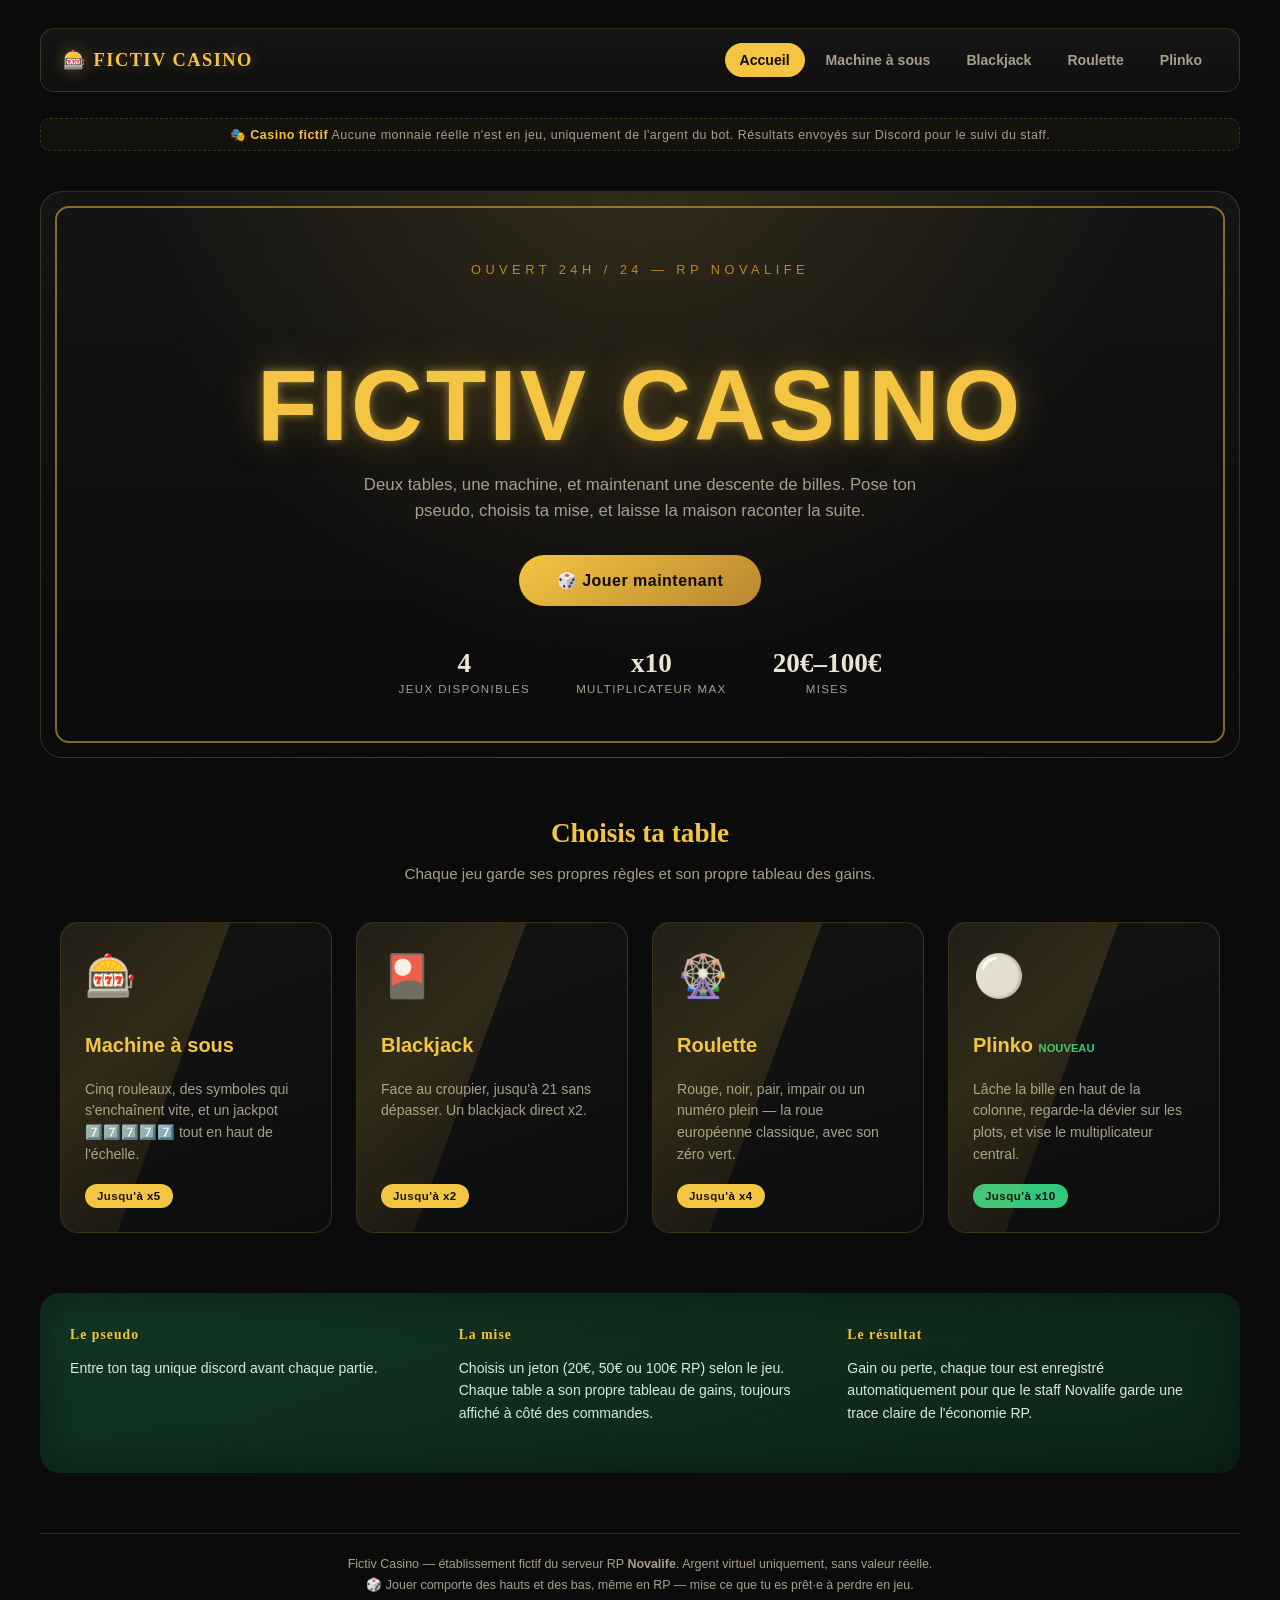
==== index.html @ 48b1c989 "Création du fichier initial, ajout de blackjack.html, index.html, plinko.html, roulette.html, slot-m" ====
<!DOCTYPE html>
<html lang="fr">
<head>
<meta charset="UTF-8">
<meta name="viewport" content="width=device-width, initial-scale=1.0">
<title>Fictiv Casino</title>
<link rel="stylesheet" href="style.css">
</head>
<body class="hub-body">

<div class="container" style="max-width:1200px; margin:0 auto; padding:20px;">

  <nav class="site-nav">
    <a href="index.html" class="site-nav-logo">🎰 FICTIV CASINO</a>
    <div class="site-nav-links">
      <a href="index.html" class="is-active">Accueil</a>
      <a href="slot-machine.html">Machine à sous</a>
      <a href="blackjack.html">Blackjack</a>
      <a href="roulette.html">Roulette</a>
      <a href="plinko.html">Plinko</a>
    </div>
  </nav>

  <div class="fake-money-banner">
    🎭 <strong>Casino fictif</strong> Aucune monnaie réelle n'est en jeu, uniquement de l'argent du bot. Résultats envoyés sur Discord pour le suivi du staff.
  </div>

  <!-- HERO -->
  <section class="hero">
    <div class="marquee-frame"></div>
    <div class="hero-eyebrow">Ouvert 24h / 24 — RP Novalife</div>
    <h1>FICTIV CASINO</h1>
    <p class="tagline">Deux tables, une machine, et maintenant une descente de billes. Pose ton pseudo, choisis ta mise, et laisse la maison raconter la suite.</p>
    <a href="slot-machine.html" class="hero-cta">🎲 Jouer maintenant</a>

    <div class="hero-stats">
      <div class="hero-stat">
        <span class="num">4</span>
        <span class="label">Jeux disponibles</span>
      </div>
      <div class="hero-stat">
        <span class="num">x10</span>
        <span class="label">Multiplicateur max</span>
      </div>
      <div class="hero-stat">
        <span class="num">20€–100€</span>
        <span class="label">Mises</span>
      </div>
    </div>
  </section>

  <!-- GRILLE DES JEUX -->
  <section class="games-section">
    <h2>Choisis ta table</h2>
    <p class="sub">Chaque jeu garde ses propres règles et son propre tableau des gains.</p>

    <div class="games-grid">

      <a href="slot-machine.html" class="game-card">
        <div class="icon">🎰</div>
        <h3>Machine à sous</h3>
        <p>Cinq rouleaux, des symboles qui s'enchaînent vite, et un jackpot 7️⃣7️⃣7️⃣7️⃣7️⃣ tout en haut de l'échelle.</p>
        <span class="payout-tag">Jusqu'à x5</span>
      </a>

      <a href="blackjack.html" class="game-card">
        <div class="icon">🎴</div>
        <h3>Blackjack</h3>
        <p>Face au croupier, jusqu'à 21 sans dépasser. Un blackjack direct x2.</p>
        <span class="payout-tag">Jusqu'à x2</span>
      </a>

      <a href="roulette.html" class="game-card">
        <div class="icon">🎡</div>
        <h3>Roulette</h3>
        <p>Rouge, noir, pair, impair ou un numéro plein — la roue européenne classique, avec son zéro vert.</p>
        <span class="payout-tag">Jusqu'à x4</span>
      </a>

      <a href="plinko.html" class="game-card new">
        <div class="icon">⚪</div>
        <h3>Plinko <span style="font-size:0.7rem; color:var(--green); font-weight:700;">NOUVEAU</span></h3>
        <p>Lâche la bille en haut de la colonne, regarde-la dévier sur les plots, et vise le multiplicateur central.</p>
        <span class="payout-tag">Jusqu'à x10</span>
      </a>

    </div>
  </section>

  <!-- COMMENT ÇA MARCHE -->
  <section class="how-it-works">
    <div class="how-step">
      <span class="tag">Le pseudo</span>
      <p>Entre ton tag unique discord avant chaque partie.</p>
    </div>
    <div class="how-step">
      <span class="tag">La mise</span>
      <p>Choisis un jeton (20€, 50€ ou 100€ RP) selon le jeu. Chaque table a son propre tableau de gains, toujours affiché à côté des commandes.</p>
    </div>
    <div class="how-step">
      <span class="tag">Le résultat</span>
      <p>Gain ou perte, chaque tour est enregistré automatiquement pour que le staff Novalife garde une trace claire de l'économie RP.</p>
    </div>
  </section>

  <footer class="site-footer">
    Fictiv Casino — établissement fictif du serveur RP <strong>Novalife</strong>. Argent virtuel uniquement, sans valeur réelle.<br>
    🎲 Jouer comporte des hauts et des bas, même en RP — mise ce que tu es prêt·e à perdre en jeu.
  </footer>

</div>

</body>
</html>
---- style.css ----
/* ==========================================================================
   NOV'ASINO — feuille de style partagée (nav / footer / page d'accueil)
   Palette : noir carbone, or, rouge tapis, vert croupier
   ========================================================================== */

:root {
  --bg: #0b0b0b;
  --bg-soft: #141414;
  --felt: #123524;
  --gold: #f4c542;
  --gold-deep: #b8862f;
  --red: #d9453d;
  --green: #34c77b;
  --ink: #eae4d3;
  --ink-dim: #a89f8a;
  --line: rgba(244, 197, 66, 0.18);
}

@import url('https://fonts.googleapis.com/css2?family=Bebas+Neue&family=Cinzel:wght@600;800&display=swap');

/* ---------------------------------------------------------------------- */
/* Barre de navigation                                                     */
/* ---------------------------------------------------------------------- */

.site-nav {
  max-width: 1200px;
  margin: 0 auto 26px;
  display: flex;
  align-items: center;
  justify-content: space-between;
  flex-wrap: wrap;
  gap: 14px;
  padding: 14px 22px;
  background: linear-gradient(180deg, #161616, #0f0f0f);
  border: 1px solid var(--line);
  border-radius: 14px;
}

.site-nav-logo {
  font-family: 'Cinzel', serif;
  font-weight: 800;
  letter-spacing: 0.08em;
  color: var(--gold);
  text-decoration: none;
  font-size: 1.15rem;
  text-shadow: 0 0 16px rgba(244, 197, 66, 0.35);
}

.site-nav-links {
  display: flex;
  gap: 6px;
  flex-wrap: wrap;
}

.site-nav-links a {
  color: var(--ink-dim);
  text-decoration: none;
  font-size: 0.88rem;
  font-weight: 600;
  padding: 8px 14px;
  border-radius: 999px;
  border: 1px solid transparent;
  transition: all 0.25s ease;
}

.site-nav-links a:hover,
.site-nav-links a.is-active {
  color: #0b0b0b;
  background: var(--gold);
  border-color: var(--gold);
}

/* ---------------------------------------------------------------------- */
/* Bandeau "argent fictif"                                                 */
/* ---------------------------------------------------------------------- */

.fake-money-banner {
  max-width: 1200px;
  margin: 0 auto 22px;
  text-align: center;
  font-size: 0.78rem;
  letter-spacing: 0.04em;
  color: var(--ink-dim);
  padding: 8px 14px;
  border: 1px dashed var(--line);
  border-radius: 10px;
  background: rgba(244, 197, 66, 0.04);
}

.fake-money-banner strong {
  color: var(--gold);
}

/* ---------------------------------------------------------------------- */
/* Pied de page                                                             */
/* ---------------------------------------------------------------------- */

.site-footer {
  max-width: 1200px;
  margin: 50px auto 20px;
  text-align: center;
  color: var(--ink-dim);
  font-size: 0.78rem;
  padding-top: 20px;
  border-top: 1px solid var(--line);
  line-height: 1.7;
}

.site-footer a {
  color: var(--gold);
}

/* ==========================================================================
   PAGE D'ACCUEIL
   ========================================================================== */

.hub-body {
  background: var(--bg);
  color: var(--ink);
  font-family: 'Segoe UI', sans-serif;
  overflow-x: hidden;
}

/* --- Hero / enseigne néon ------------------------------------------------ */

.hero {
  position: relative;
  max-width: 1200px;
  margin: 40px auto 10px;
  padding: 70px 20px 60px;
  text-align: center;
  border-radius: 22px;
  background:
    radial-gradient(ellipse at 50% -10%, rgba(244,197,66,0.14), transparent 60%),
    linear-gradient(180deg, #141414, #0b0b0b);
  border: 1px solid var(--line);
  overflow: hidden;
}

.marquee-frame {
  position: absolute;
  inset: 14px;
  border-radius: 14px;
  border: 2px solid rgba(244, 197, 66, 0.5);
  pointer-events: none;
}

.marquee-frame::before,
.marquee-frame::after {
  content: "";
  position: absolute;
  inset: -3px;
  border-radius: 16px;
  background-image: radial-gradient(circle, var(--gold) 40%, transparent 42%);
  background-size: 22px 22px;
  background-repeat: round;
  background-position: 0 0;
  opacity: 0.55;
  -webkit-mask:
    linear-gradient(#000 0 0) top / 100% 4px no-repeat,
    linear-gradient(#000 0 0) bottom / 100% 4px no-repeat,
    linear-gradient(#000 0 0) left / 4px 100% no-repeat,
    linear-gradient(#000 0 0) right / 4px 100% no-repeat;
  mask:
    linear-gradient(#000 0 0) top / 100% 4px no-repeat,
    linear-gradient(#000 0 0) bottom / 100% 4px no-repeat,
    linear-gradient(#000 0 0) left / 4px 100% no-repeat,
    linear-gradient(#000 0 0) right / 4px 100% no-repeat;
  animation: bulbs 1.1s steps(2) infinite;
}

.marquee-frame::after {
  animation-delay: 0.55s;
  opacity: 0.3;
}

@keyframes bulbs {
  0%   { filter: brightness(1); }
  50%  { filter: brightness(0.35); }
  100% { filter: brightness(1); }
}

.hero-eyebrow {
  font-size: 0.8rem;
  letter-spacing: 0.35em;
  color: var(--gold-deep);
  text-transform: uppercase;
  margin-bottom: 14px;
}

.hero h1 {
  font-family: 'Bebas Neue', 'Cinzel', sans-serif;
  font-size: clamp(3.2rem, 9vw, 6.2rem);
  line-height: 0.95;
  letter-spacing: 0.03em;
  color: var(--gold);
  text-shadow:
    0 0 10px rgba(244,197,66,0.55),
    0 0 40px rgba(244,197,66,0.25);
  margin-bottom: 18px;
}

.hero p.tagline {
  max-width: 560px;
  margin: 0 auto 30px;
  color: var(--ink-dim);
  font-size: 1.05rem;
  line-height: 1.6;
}

.hero-cta {
  display: inline-block;
  background: linear-gradient(145deg, var(--gold), var(--gold-deep));
  color: #0b0b0b;
  font-weight: 800;
  letter-spacing: 0.03em;
  padding: 16px 38px;
  border-radius: 999px;
  text-decoration: none;
  font-size: 1rem;
  box-shadow: 0 0 0 rgba(244,197,66,0);
  transition: box-shadow 0.3s ease, transform 0.3s ease;
}

.hero-cta:hover {
  box-shadow: 0 0 30px rgba(244,197,66,0.55);
  transform: translateY(-2px);
}

/* --- Bandeau de stats fictives ------------------------------------------ */

.hero-stats {
  display: flex;
  justify-content: center;
  gap: 46px;
  margin-top: 42px;
  flex-wrap: wrap;
}

.hero-stat {
  text-align: center;
}

.hero-stat .num {
  display: block;
  font-family: 'Cinzel', serif;
  font-size: 1.7rem;
  font-weight: 800;
  color: var(--ink);
}

.hero-stat .label {
  font-size: 0.72rem;
  letter-spacing: 0.12em;
  text-transform: uppercase;
  color: var(--ink-dim);
}

/* --- Grille des jeux ------------------------------------------------------ */

.games-section {
  max-width: 1200px;
  margin: 60px auto;
  padding: 0 20px;
}

.games-section h2 {
  font-family: 'Cinzel', serif;
  font-size: 1.7rem;
  color: var(--gold);
  text-align: center;
  margin-bottom: 8px;
}

.games-section .sub {
  text-align: center;
  color: var(--ink-dim);
  margin-bottom: 40px;
  font-size: 0.95rem;
}

.games-grid {
  display: grid;
  grid-template-columns: repeat(auto-fit, minmax(250px, 1fr));
  gap: 24px;
}

.game-card {
  position: relative;
  display: flex;
  flex-direction: column;
  padding: 28px 24px 24px;
  border-radius: 18px;
  background: linear-gradient(160deg, var(--bg-soft), #0d0d0d);
  border: 1px solid var(--line);
  text-decoration: none;
  color: var(--ink);
  overflow: hidden;
  transition: transform 0.3s ease, border-color 0.3s ease, box-shadow 0.3s ease;
}

.game-card::before {
  content: "";
  position: absolute;
  top: -60%;
  left: -20%;
  width: 60%;
  height: 220%;
  background: linear-gradient(120deg, transparent, rgba(244,197,66,0.14), transparent);
  transform: rotate(20deg);
  transition: left 0.7s ease;
}

.game-card:hover::before {
  left: 120%;
}

.game-card:hover {
  transform: translateY(-6px);
  border-color: rgba(244,197,66,0.55);
  box-shadow: 0 16px 40px rgba(0,0,0,0.5), 0 0 24px rgba(244,197,66,0.12);
}

.game-card .icon {
  font-size: 2.6rem;
  margin-bottom: 14px;
}

.game-card h3 {
  font-size: 1.25rem;
  margin-bottom: 8px;
  color: var(--gold);
}

.game-card p {
  font-size: 0.88rem;
  color: var(--ink-dim);
  line-height: 1.55;
  margin-bottom: 18px;
  flex-grow: 1;
}

.game-card .payout-tag {
  display: inline-block;
  align-self: flex-start;
  font-size: 0.72rem;
  font-weight: 700;
  letter-spacing: 0.04em;
  color: #0b0b0b;
  background: var(--gold);
  padding: 6px 12px;
  border-radius: 999px;
}

.game-card.new .payout-tag {
  background: var(--green);
}

/* --- Bloc "comment ça marche" -------------------------------------------- */

.how-it-works {
  max-width: 1200px;
  margin: 60px auto;
  padding: 34px 30px;
  background: linear-gradient(160deg, var(--felt), #0c2417);
  border-radius: 20px;
  display: grid;
  grid-template-columns: repeat(auto-fit, minmax(220px, 1fr));
  gap: 26px;
  box-shadow: inset 0 0 40px rgba(0,0,0,0.35);
}

.how-step .tag {
  font-family: 'Cinzel', serif;
  color: var(--gold);
  font-weight: 800;
  font-size: 0.85rem;
  letter-spacing: 0.08em;
  margin-bottom: 8px;
  display: block;
}

.how-step p {
  color: #d9ead9;
  font-size: 0.88rem;
  line-height: 1.6;
}

@media (max-width: 640px) {
  .hero { padding: 50px 16px 40px; }
  .hero-stats { gap: 26px; }
}
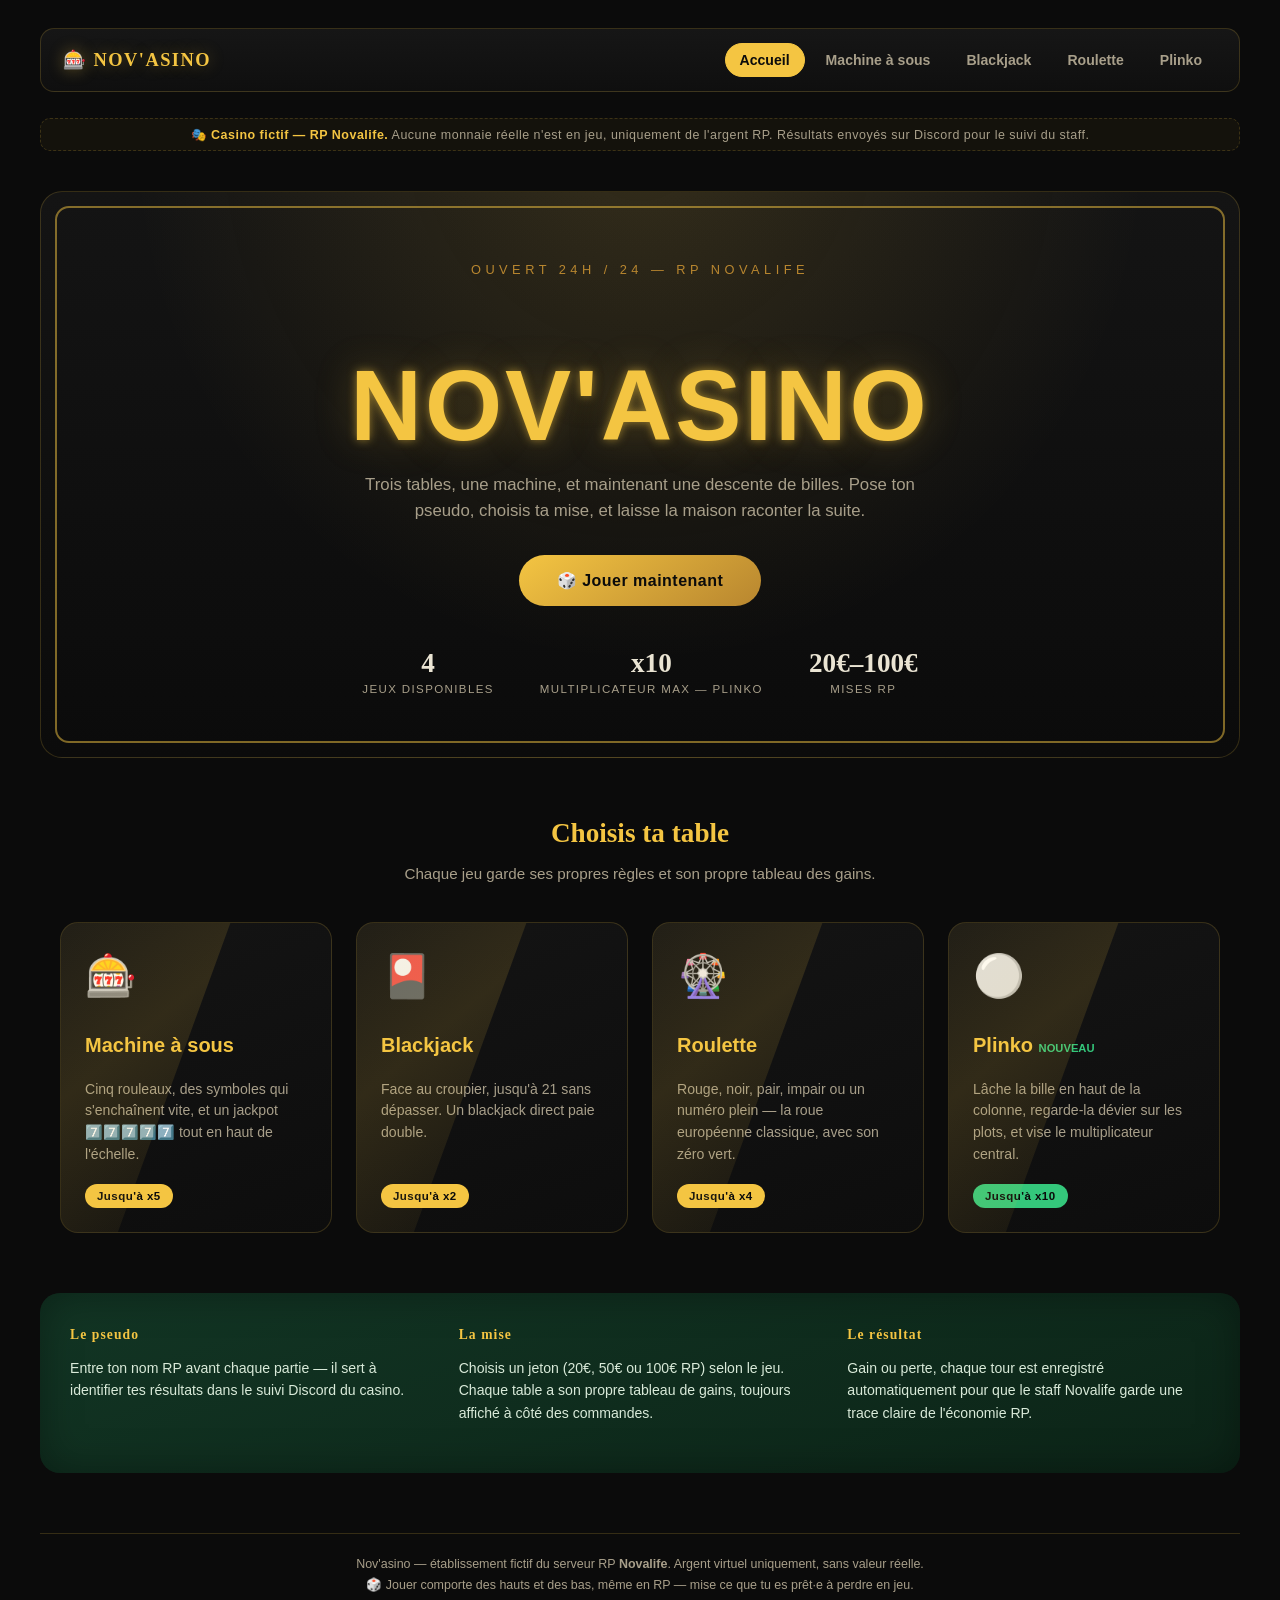
==== commit 4e42c489: "Ajout de la fonctionnalité d'authentification Discord pour les utilisateurs. et de l'integration pou" ====
--- a/index.html
+++ b/index.html
@@ -3,15 +3,16 @@
 <head>
 <meta charset="UTF-8">
 <meta name="viewport" content="width=device-width, initial-scale=1.0">
-<title>Fictiv Casino</title>
+<title>🎰 Nov'asino</title>
 <link rel="stylesheet" href="style.css">
+<script src="discord-auth.js" defer></script>
 </head>
 <body class="hub-body">
 
 <div class="container" style="max-width:1200px; margin:0 auto; padding:20px;">
 
   <nav class="site-nav">
-    <a href="index.html" class="site-nav-logo">🎰 FICTIV CASINO</a>
+    <a href="index.html" class="site-nav-logo">🎰 NOV'ASINO</a>
     <div class="site-nav-links">
       <a href="index.html" class="is-active">Accueil</a>
       <a href="slot-machine.html">Machine à sous</a>
@@ -22,15 +23,15 @@
   </nav>
 
   <div class="fake-money-banner">
-    🎭 <strong>Casino fictif</strong> Aucune monnaie réelle n'est en jeu, uniquement de l'argent du bot. Résultats envoyés sur Discord pour le suivi du staff.
+    🎭 <strong>Casino fictif — RP Novalife.</strong> Aucune monnaie réelle n'est en jeu, uniquement de l'argent RP. Résultats envoyés sur Discord pour le suivi du staff.
   </div>
 
   <!-- HERO -->
   <section class="hero">
     <div class="marquee-frame"></div>
     <div class="hero-eyebrow">Ouvert 24h / 24 — RP Novalife</div>
-    <h1>FICTIV CASINO</h1>
-    <p class="tagline">Deux tables, une machine, et maintenant une descente de billes. Pose ton pseudo, choisis ta mise, et laisse la maison raconter la suite.</p>
+    <h1>NOV'ASINO</h1>
+    <p class="tagline">Trois tables, une machine, et maintenant une descente de billes. Pose ton pseudo, choisis ta mise, et laisse la maison raconter la suite.</p>
     <a href="slot-machine.html" class="hero-cta">🎲 Jouer maintenant</a>
 
     <div class="hero-stats">
@@ -40,11 +41,11 @@
       </div>
       <div class="hero-stat">
         <span class="num">x10</span>
-        <span class="label">Multiplicateur max</span>
+        <span class="label">Multiplicateur max — Plinko</span>
       </div>
       <div class="hero-stat">
         <span class="num">20€–100€</span>
-        <span class="label">Mises</span>
+        <span class="label">Mises RP</span>
       </div>
     </div>
   </section>
@@ -66,7 +67,7 @@
       <a href="blackjack.html" class="game-card">
         <div class="icon">🎴</div>
         <h3>Blackjack</h3>
-        <p>Face au croupier, jusqu'à 21 sans dépasser. Un blackjack direct x2.</p>
+        <p>Face au croupier, jusqu'à 21 sans dépasser. Un blackjack direct paie double.</p>
         <span class="payout-tag">Jusqu'à x2</span>
       </a>
 
@@ -91,7 +92,7 @@
   <section class="how-it-works">
     <div class="how-step">
       <span class="tag">Le pseudo</span>
-      <p>Entre ton tag unique discord avant chaque partie.</p>
+      <p>Entre ton nom RP avant chaque partie — il sert à identifier tes résultats dans le suivi Discord du casino.</p>
     </div>
     <div class="how-step">
       <span class="tag">La mise</span>
@@ -104,7 +105,7 @@
   </section>
 
   <footer class="site-footer">
-    Fictiv Casino — établissement fictif du serveur RP <strong>Novalife</strong>. Argent virtuel uniquement, sans valeur réelle.<br>
+    Nov'asino — établissement fictif du serveur RP <strong>Novalife</strong>. Argent virtuel uniquement, sans valeur réelle.<br>
     🎲 Jouer comporte des hauts et des bas, même en RP — mise ce que tu es prêt·e à perdre en jeu.
   </footer>
 
--- a/style.css
+++ b/style.css
@@ -70,6 +70,23 @@
   border-color: var(--gold);
 }
 
+@media (max-width: 560px) {
+  .site-nav {
+    flex-direction: column;
+    align-items: stretch;
+    text-align: center;
+    padding: 14px;
+  }
+  .site-nav-links {
+    justify-content: center;
+    gap: 4px;
+  }
+  .site-nav-links a {
+    font-size: 0.78rem;
+    padding: 7px 10px;
+  }
+}
+
 /* ---------------------------------------------------------------------- */
 /* Bandeau "argent fictif"                                                 */
 /* ---------------------------------------------------------------------- */
@@ -89,6 +106,74 @@
 
 .fake-money-banner strong {
   color: var(--gold);
+}
+
+/* ---------------------------------------------------------------------- */
+/* Connexion Discord                                                        */
+/* ---------------------------------------------------------------------- */
+
+.discord-login-btn {
+  display: inline-flex;
+  align-items: center;
+  justify-content: center;
+  gap: 10px;
+  width: 100%;
+  padding: 13px;
+  border: none;
+  border-radius: 10px;
+  background: #5865F2;
+  color: #fff;
+  font-weight: 700;
+  font-size: 15px;
+  cursor: pointer;
+  transition: background 0.25s ease, transform 0.25s ease;
+}
+
+.discord-login-btn:hover {
+  background: #4752c4;
+  transform: translateY(-1px);
+}
+
+.discord-user-badge {
+  display: flex;
+  align-items: center;
+  justify-content: center;
+  gap: 12px;
+  flex-wrap: wrap;
+  padding: 10px 16px;
+  border-radius: 10px;
+  background: rgba(88, 101, 242, 0.12);
+  border: 1px solid rgba(88, 101, 242, 0.4);
+  color: #eae4d3;
+  font-size: 14px;
+}
+
+.discord-user-badge img {
+  width: 26px;
+  height: 26px;
+  border-radius: 50%;
+}
+
+.discord-avatar-fallback {
+  font-size: 18px;
+}
+
+.discord-user-badge strong {
+  color: #fff;
+}
+
+.discord-logout-btn {
+  border: none;
+  background: transparent;
+  color: #f4a4a4;
+  text-decoration: underline;
+  cursor: pointer;
+  font-size: 13px;
+  padding: 0;
+}
+
+.discord-logout-btn:hover {
+  color: #ff6b6b;
 }
 
 /* ---------------------------------------------------------------------- */
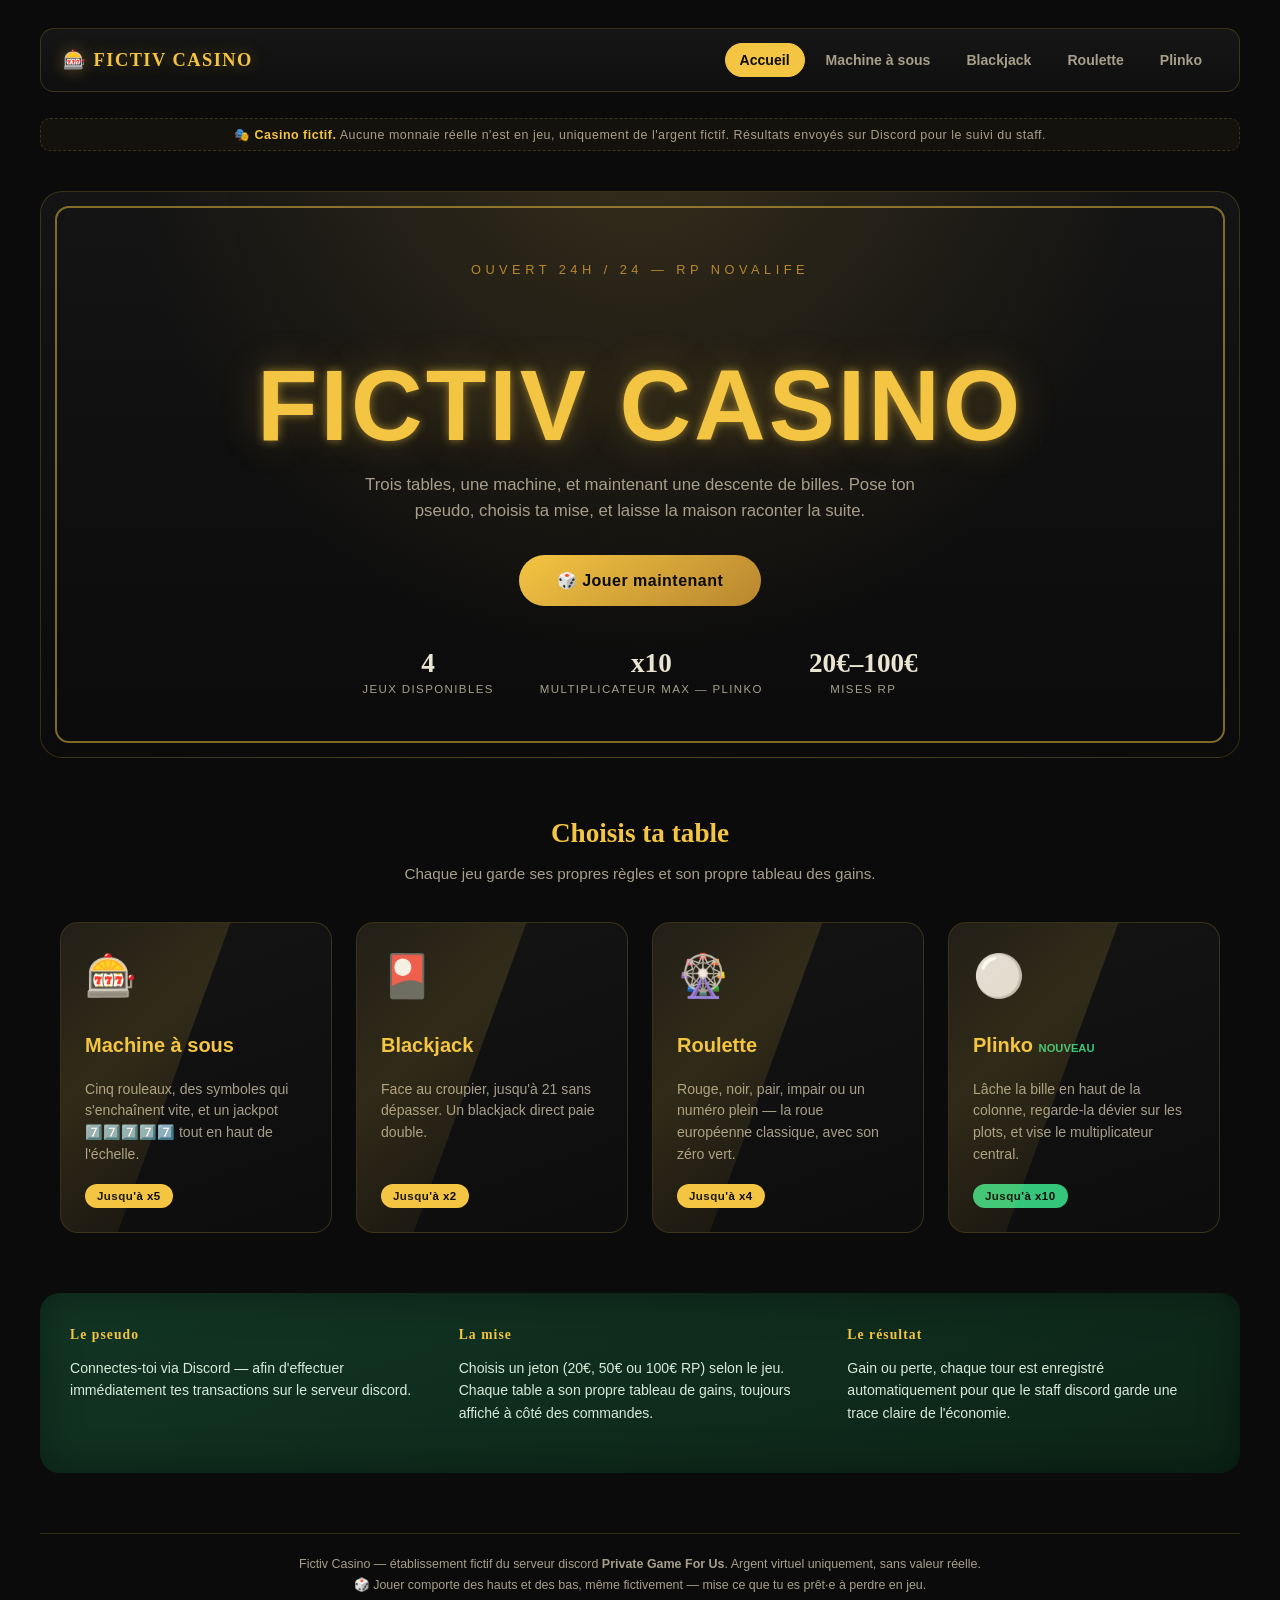
==== commit 909afac3: "Modification du nom du casino de "Nov'Asino" à "Fictiv Casino" dans les fichiers HTML et mise à jour" ====
--- a/index.html
+++ b/index.html
@@ -3,7 +3,7 @@
 <head>
 <meta charset="UTF-8">
 <meta name="viewport" content="width=device-width, initial-scale=1.0">
-<title>🎰 Nov'asino</title>
+<title>🎰 Fictiv Casino</title>
 <link rel="stylesheet" href="style.css">
 <script src="discord-auth.js" defer></script>
 </head>
@@ -12,7 +12,7 @@
 <div class="container" style="max-width:1200px; margin:0 auto; padding:20px;">
 
   <nav class="site-nav">
-    <a href="index.html" class="site-nav-logo">🎰 NOV'ASINO</a>
+    <a href="index.html" class="site-nav-logo">🎰 FICTIV CASINO</a>
     <div class="site-nav-links">
       <a href="index.html" class="is-active">Accueil</a>
       <a href="slot-machine.html">Machine à sous</a>
@@ -23,14 +23,14 @@
   </nav>
 
   <div class="fake-money-banner">
-    🎭 <strong>Casino fictif — RP Novalife.</strong> Aucune monnaie réelle n'est en jeu, uniquement de l'argent RP. Résultats envoyés sur Discord pour le suivi du staff.
+    🎭 <strong>Casino fictif.</strong> Aucune monnaie réelle n'est en jeu, uniquement de l'argent fictif. Résultats envoyés sur Discord pour le suivi du staff.
   </div>
 
   <!-- HERO -->
   <section class="hero">
     <div class="marquee-frame"></div>
     <div class="hero-eyebrow">Ouvert 24h / 24 — RP Novalife</div>
-    <h1>NOV'ASINO</h1>
+    <h1>FICTIV CASINO</h1>
     <p class="tagline">Trois tables, une machine, et maintenant une descente de billes. Pose ton pseudo, choisis ta mise, et laisse la maison raconter la suite.</p>
     <a href="slot-machine.html" class="hero-cta">🎲 Jouer maintenant</a>
 
@@ -92,7 +92,7 @@
   <section class="how-it-works">
     <div class="how-step">
       <span class="tag">Le pseudo</span>
-      <p>Entre ton nom RP avant chaque partie — il sert à identifier tes résultats dans le suivi Discord du casino.</p>
+      <p>Connectes-toi via Discord — afin d'effectuer immédiatement tes transactions sur le serveur discord.</p>
     </div>
     <div class="how-step">
       <span class="tag">La mise</span>
@@ -100,13 +100,13 @@
     </div>
     <div class="how-step">
       <span class="tag">Le résultat</span>
-      <p>Gain ou perte, chaque tour est enregistré automatiquement pour que le staff Novalife garde une trace claire de l'économie RP.</p>
+      <p>Gain ou perte, chaque tour est enregistré automatiquement pour que le staff discord garde une trace claire de l'économie.</p>
     </div>
   </section>
 
   <footer class="site-footer">
-    Nov'asino — établissement fictif du serveur RP <strong>Novalife</strong>. Argent virtuel uniquement, sans valeur réelle.<br>
-    🎲 Jouer comporte des hauts et des bas, même en RP — mise ce que tu es prêt·e à perdre en jeu.
+    Fictiv Casino — établissement fictif du serveur discord <strong>Private Game For Us</strong>. Argent virtuel uniquement, sans valeur réelle.<br>
+    🎲 Jouer comporte des hauts et des bas, même fictivement — mise ce que tu es prêt·e à perdre en jeu.
   </footer>
 
 </div>
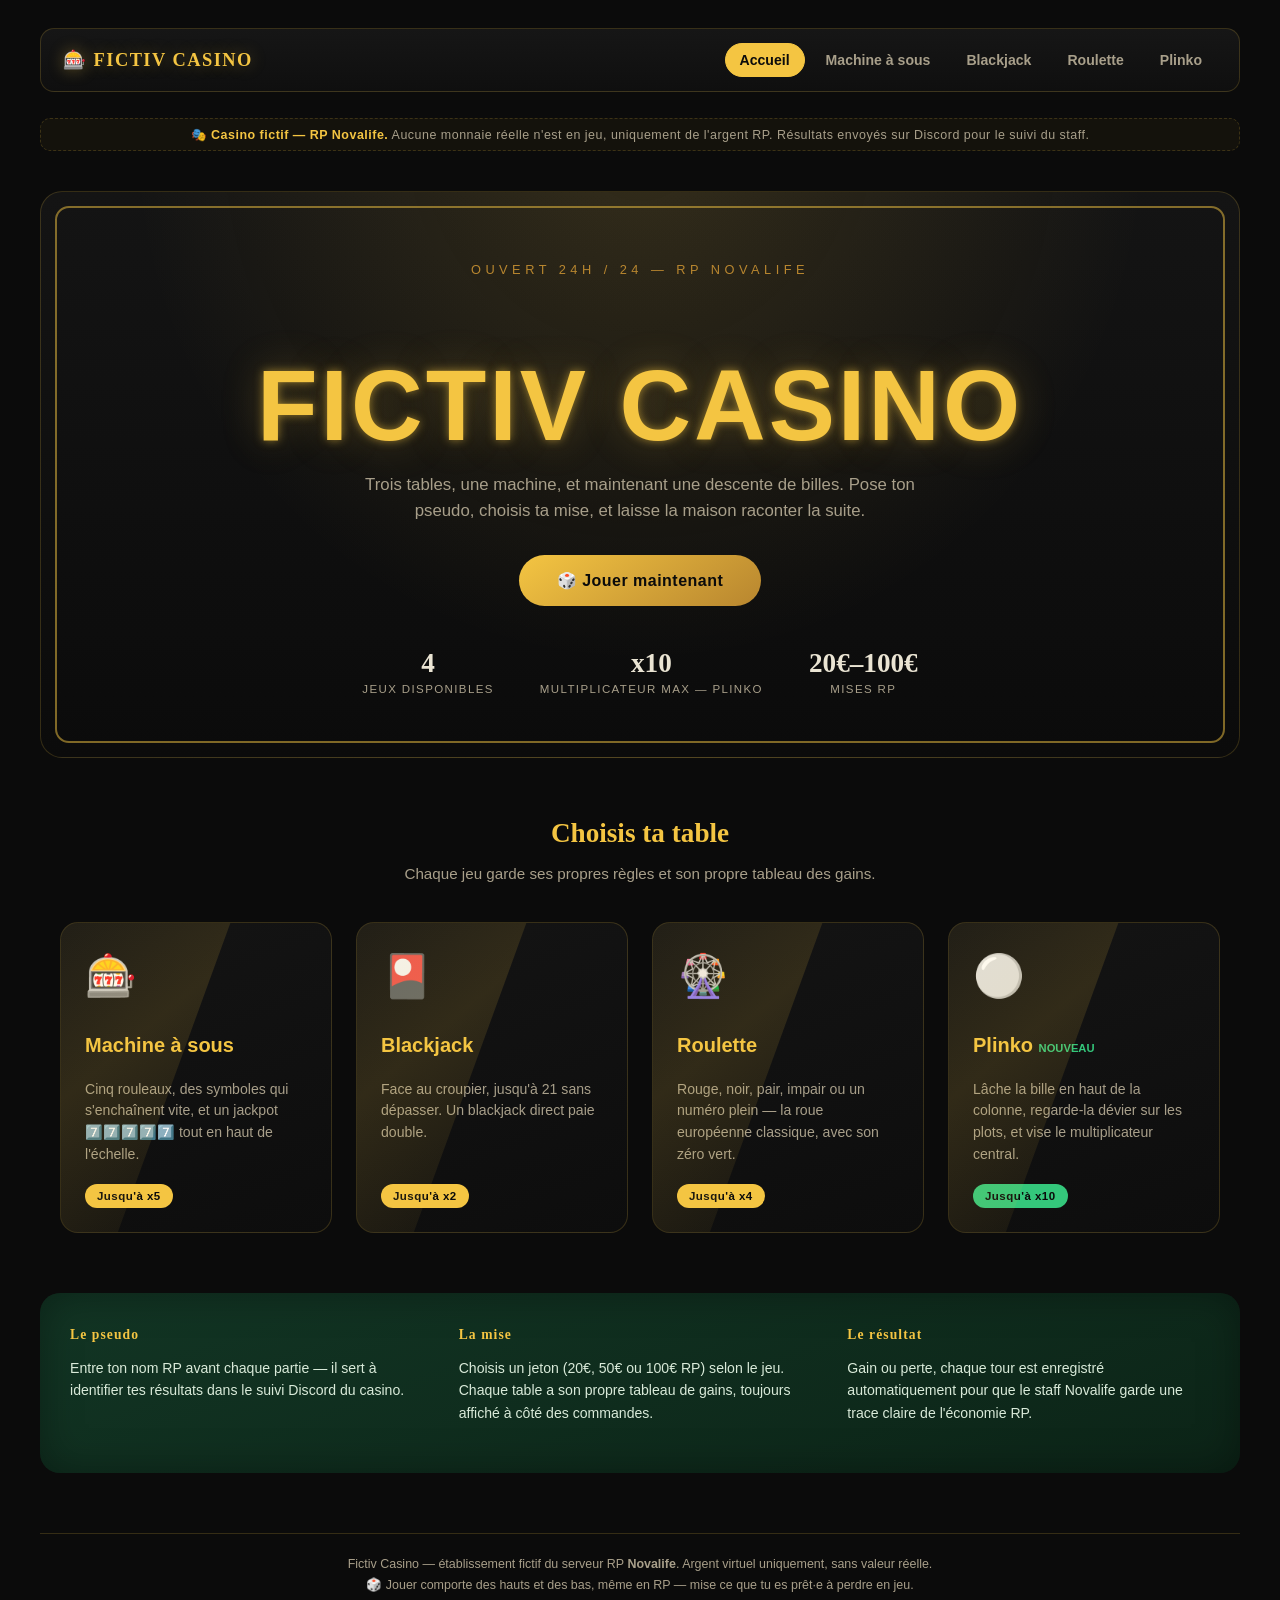
==== commit a2203103: "Making webhook connected to my discord server" ====
--- a/index.html
+++ b/index.html
@@ -23,7 +23,7 @@
   </nav>
 
   <div class="fake-money-banner">
-    🎭 <strong>Casino fictif.</strong> Aucune monnaie réelle n'est en jeu, uniquement de l'argent fictif. Résultats envoyés sur Discord pour le suivi du staff.
+    🎭 <strong>Casino fictif — RP Novalife.</strong> Aucune monnaie réelle n'est en jeu, uniquement de l'argent RP. Résultats envoyés sur Discord pour le suivi du staff.
   </div>
 
   <!-- HERO -->
@@ -92,7 +92,7 @@
   <section class="how-it-works">
     <div class="how-step">
       <span class="tag">Le pseudo</span>
-      <p>Connectes-toi via Discord — afin d'effectuer immédiatement tes transactions sur le serveur discord.</p>
+      <p>Entre ton nom RP avant chaque partie — il sert à identifier tes résultats dans le suivi Discord du casino.</p>
     </div>
     <div class="how-step">
       <span class="tag">La mise</span>
@@ -100,13 +100,13 @@
     </div>
     <div class="how-step">
       <span class="tag">Le résultat</span>
-      <p>Gain ou perte, chaque tour est enregistré automatiquement pour que le staff discord garde une trace claire de l'économie.</p>
+      <p>Gain ou perte, chaque tour est enregistré automatiquement pour que le staff Novalife garde une trace claire de l'économie RP.</p>
     </div>
   </section>
 
   <footer class="site-footer">
-    Fictiv Casino — établissement fictif du serveur discord <strong>Private Game For Us</strong>. Argent virtuel uniquement, sans valeur réelle.<br>
-    🎲 Jouer comporte des hauts et des bas, même fictivement — mise ce que tu es prêt·e à perdre en jeu.
+    Fictiv Casino — établissement fictif du serveur RP <strong>Novalife</strong>. Argent virtuel uniquement, sans valeur réelle.<br>
+    🎲 Jouer comporte des hauts et des bas, même en RP — mise ce que tu es prêt·e à perdre en jeu.
   </footer>
 
 </div>
--- a/style.css
+++ b/style.css
@@ -1,5 +1,5 @@
 /* ==========================================================================
-   NOV'ASINO — feuille de style partagée (nav / footer / page d'accueil)
+   FICTIV CASINO — feuille de style partagée (nav / footer / page d'accueil)
    Palette : noir carbone, or, rouge tapis, vert croupier
    ========================================================================== */
 
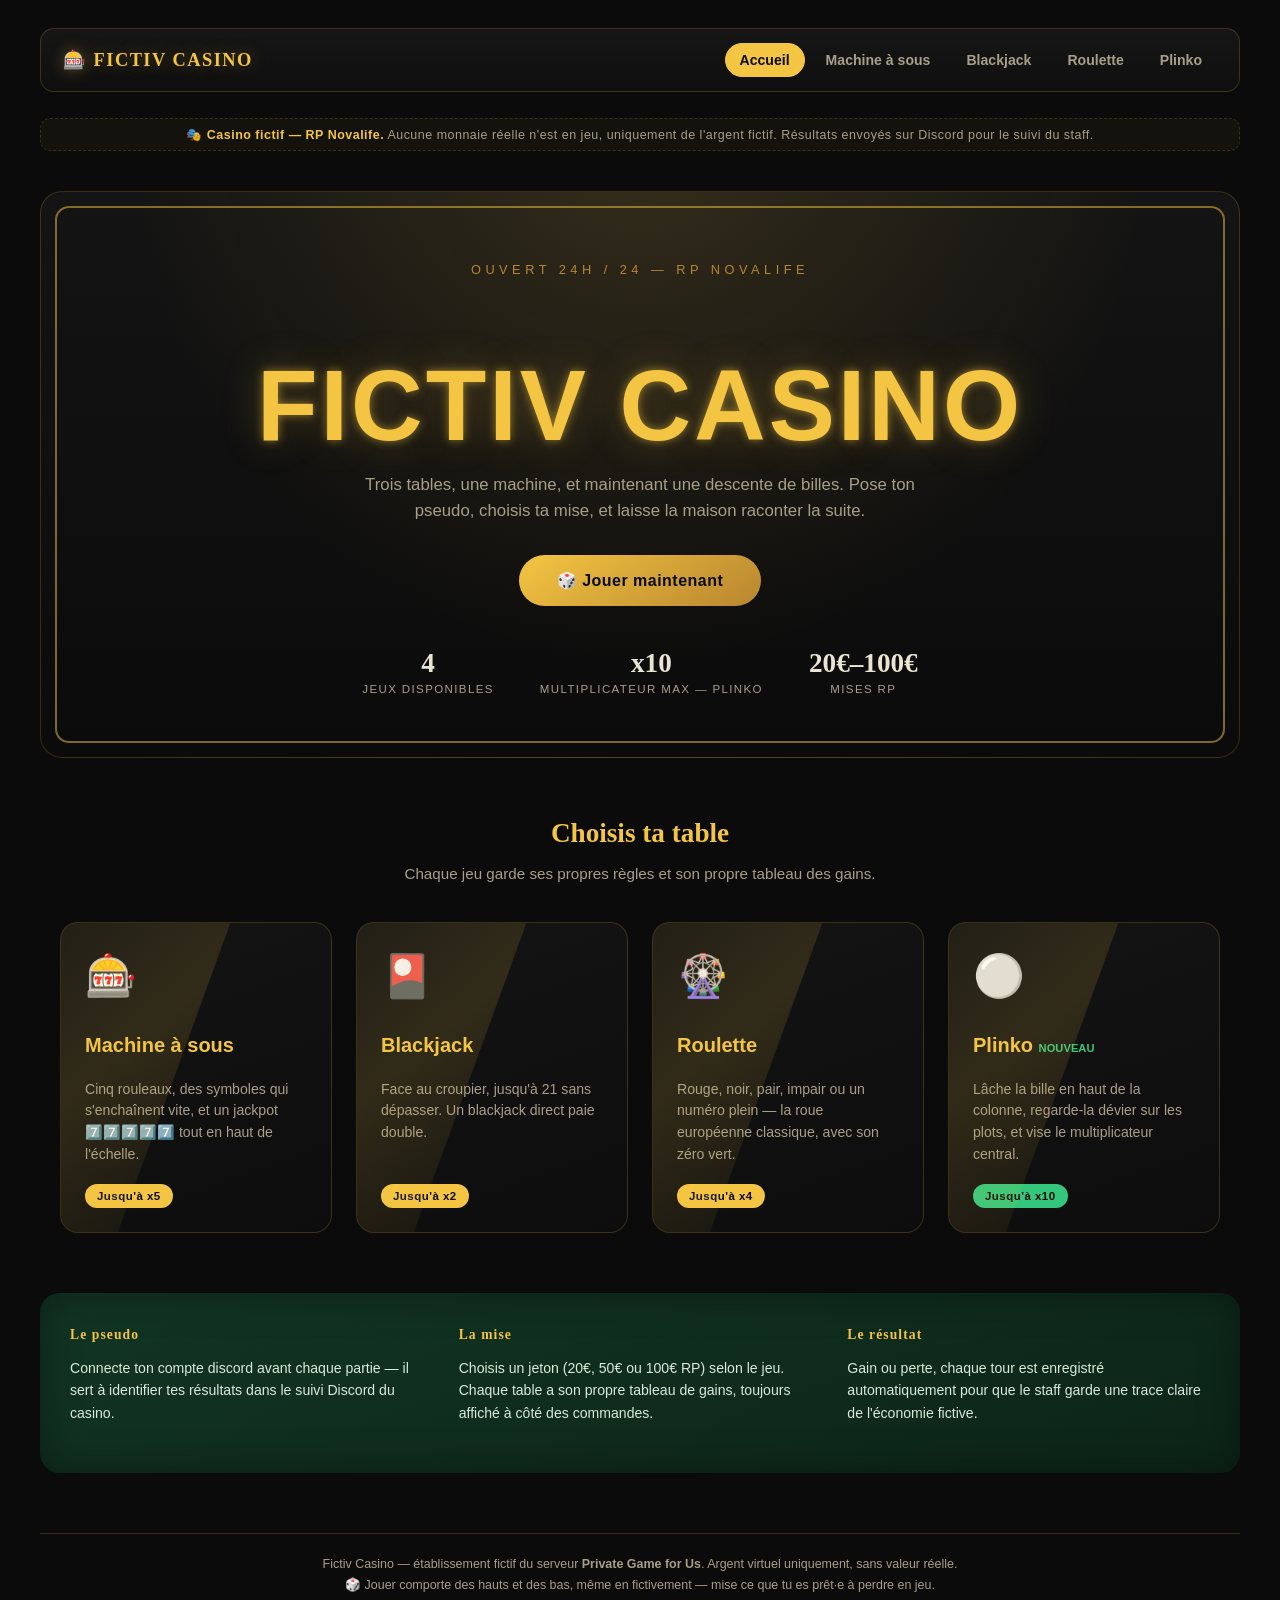
==== commit 070ae13f: "Revise text for clarity and consistency in index.html Updated text to replace 'argent RP' with 'arge" ====
--- a/index.html
+++ b/index.html
@@ -23,7 +23,7 @@
   </nav>
 
   <div class="fake-money-banner">
-    🎭 <strong>Casino fictif — RP Novalife.</strong> Aucune monnaie réelle n'est en jeu, uniquement de l'argent RP. Résultats envoyés sur Discord pour le suivi du staff.
+    🎭 <strong>Casino fictif — RP Novalife.</strong> Aucune monnaie réelle n'est en jeu, uniquement de l'argent fictif. Résultats envoyés sur Discord pour le suivi du staff.
   </div>
 
   <!-- HERO -->
@@ -92,7 +92,7 @@
   <section class="how-it-works">
     <div class="how-step">
       <span class="tag">Le pseudo</span>
-      <p>Entre ton nom RP avant chaque partie — il sert à identifier tes résultats dans le suivi Discord du casino.</p>
+      <p>Connecte ton compte discord avant chaque partie — il sert à identifier tes résultats dans le suivi Discord du casino.</p>
     </div>
     <div class="how-step">
       <span class="tag">La mise</span>
@@ -100,13 +100,13 @@
     </div>
     <div class="how-step">
       <span class="tag">Le résultat</span>
-      <p>Gain ou perte, chaque tour est enregistré automatiquement pour que le staff Novalife garde une trace claire de l'économie RP.</p>
+      <p>Gain ou perte, chaque tour est enregistré automatiquement pour que le staff garde une trace claire de l'économie fictive.</p>
     </div>
   </section>
 
   <footer class="site-footer">
-    Fictiv Casino — établissement fictif du serveur RP <strong>Novalife</strong>. Argent virtuel uniquement, sans valeur réelle.<br>
-    🎲 Jouer comporte des hauts et des bas, même en RP — mise ce que tu es prêt·e à perdre en jeu.
+    Fictiv Casino — établissement fictif du serveur <strong>Private Game for Us</strong>. Argent virtuel uniquement, sans valeur réelle.<br>
+    🎲 Jouer comporte des hauts et des bas, même en fictivement — mise ce que tu es prêt·e à perdre en jeu.
   </footer>
 
 </div>
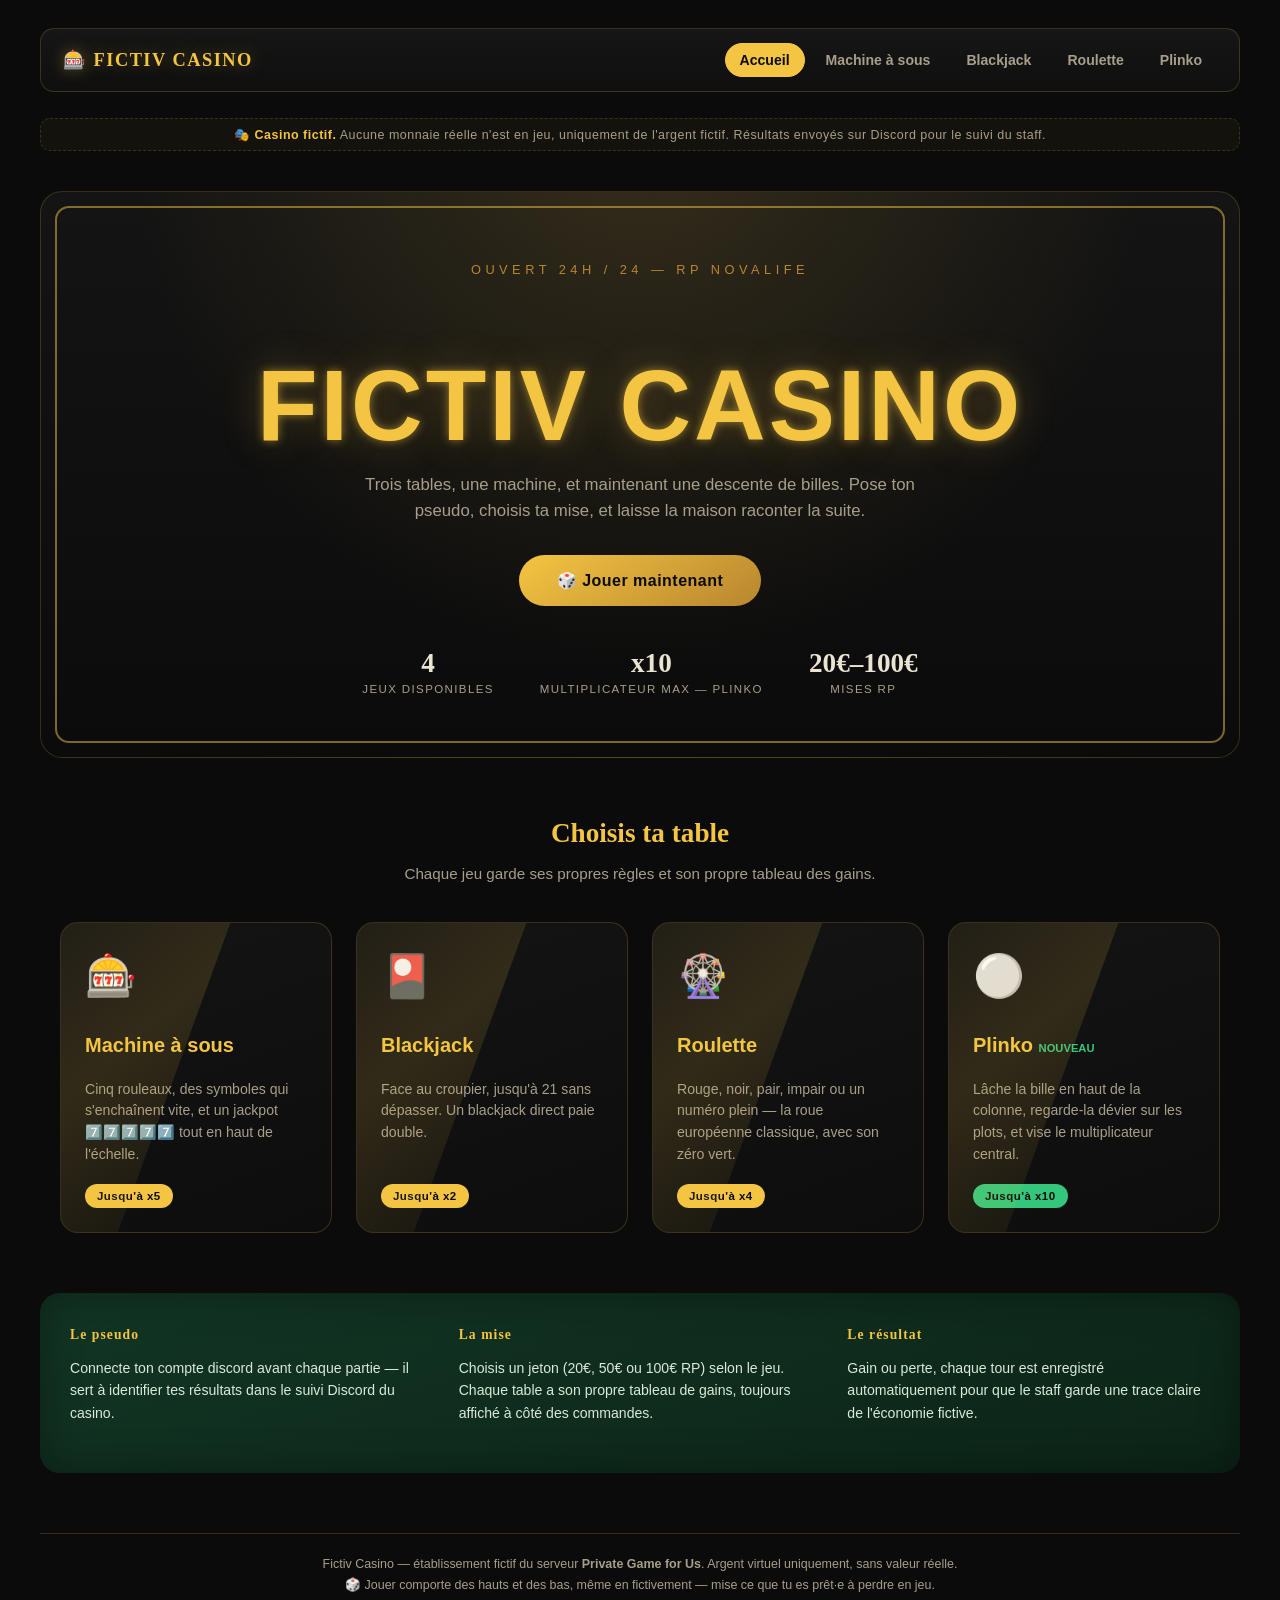
==== commit d5ea93de: "Changed text from casino banner text" ====
--- a/index.html
+++ b/index.html
@@ -23,7 +23,7 @@
   </nav>
 
   <div class="fake-money-banner">
-    🎭 <strong>Casino fictif — RP Novalife.</strong> Aucune monnaie réelle n'est en jeu, uniquement de l'argent fictif. Résultats envoyés sur Discord pour le suivi du staff.
+    🎭 <strong>Casino fictif.</strong> Aucune monnaie réelle n'est en jeu, uniquement de l'argent fictif. Résultats envoyés sur Discord pour le suivi du staff.
   </div>
 
   <!-- HERO -->
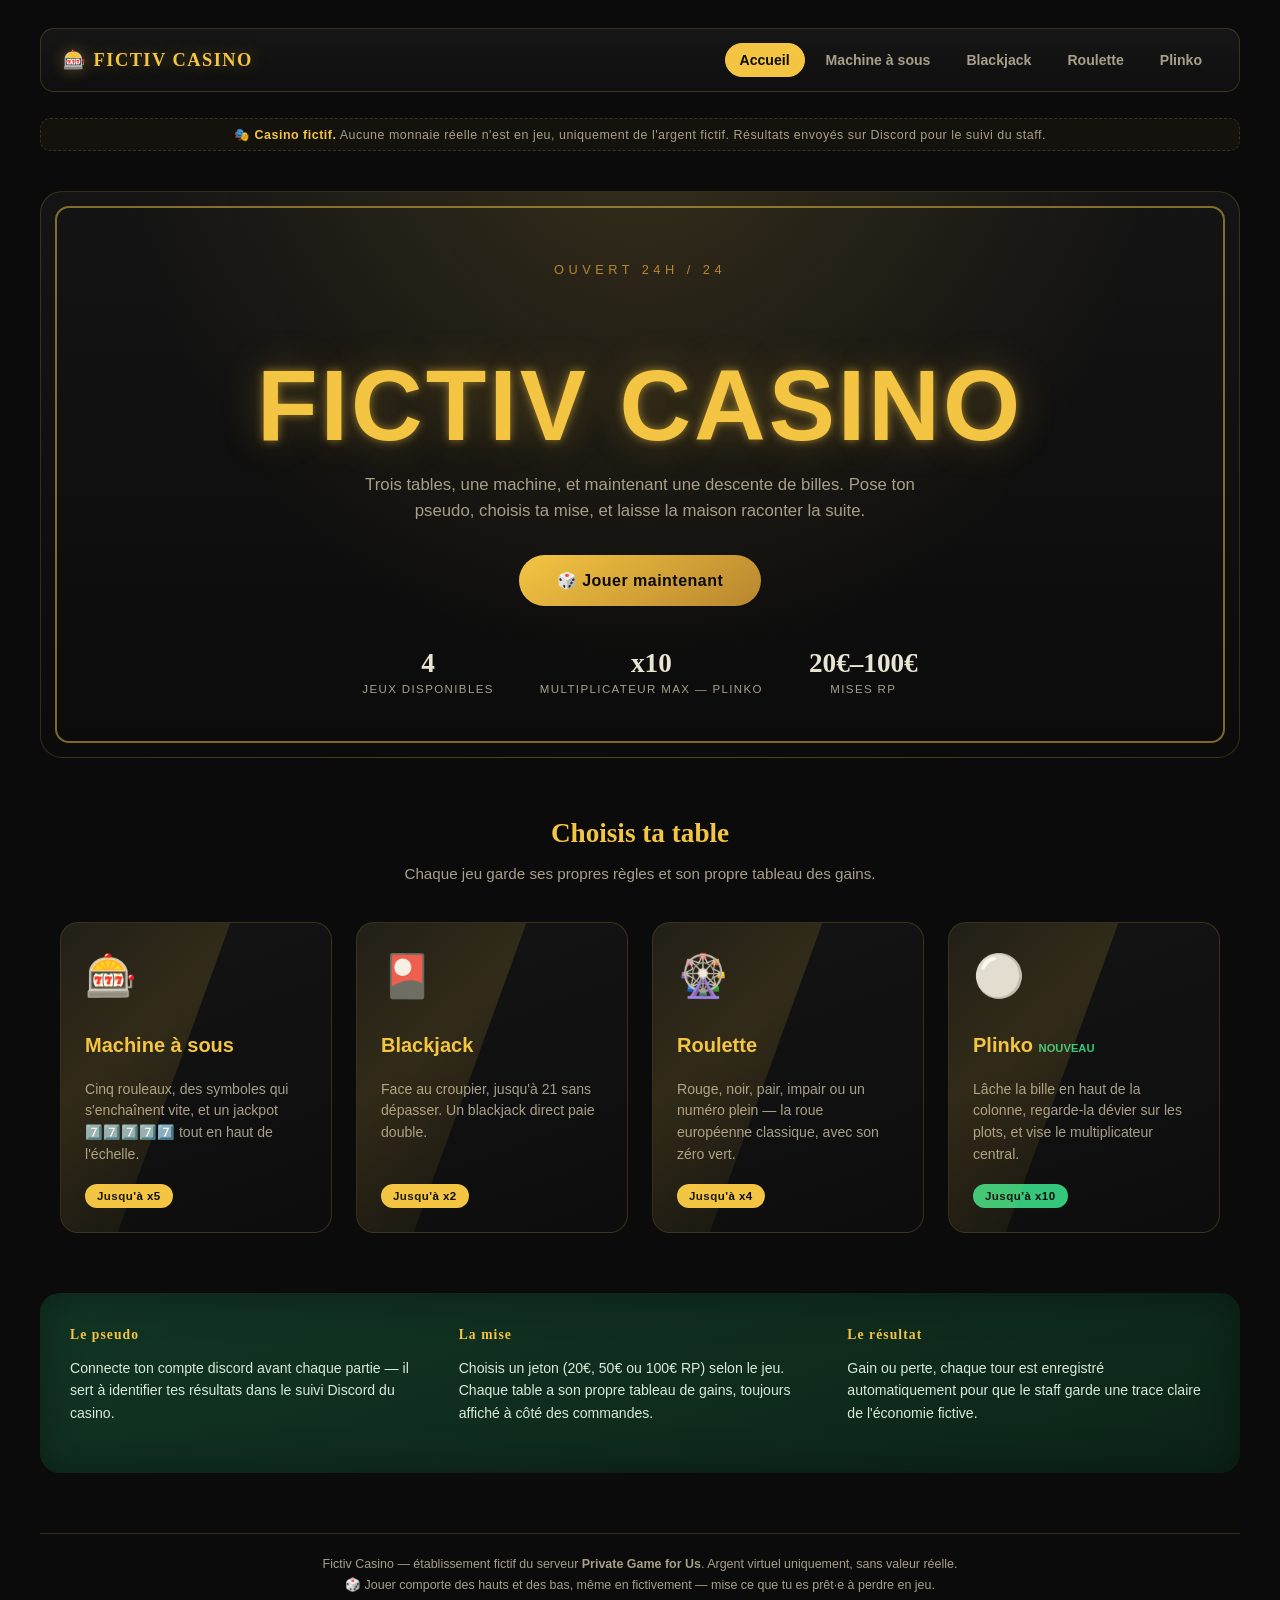
==== commit d02ebc9e: "Remove extra text from hero eyebrow section" ====
--- a/index.html
+++ b/index.html
@@ -29,7 +29,7 @@
   <!-- HERO -->
   <section class="hero">
     <div class="marquee-frame"></div>
-    <div class="hero-eyebrow">Ouvert 24h / 24 — RP Novalife</div>
+    <div class="hero-eyebrow">Ouvert 24h / 24</div>
     <h1>FICTIV CASINO</h1>
     <p class="tagline">Trois tables, une machine, et maintenant une descente de billes. Pose ton pseudo, choisis ta mise, et laisse la maison raconter la suite.</p>
     <a href="slot-machine.html" class="hero-cta">🎲 Jouer maintenant</a>
